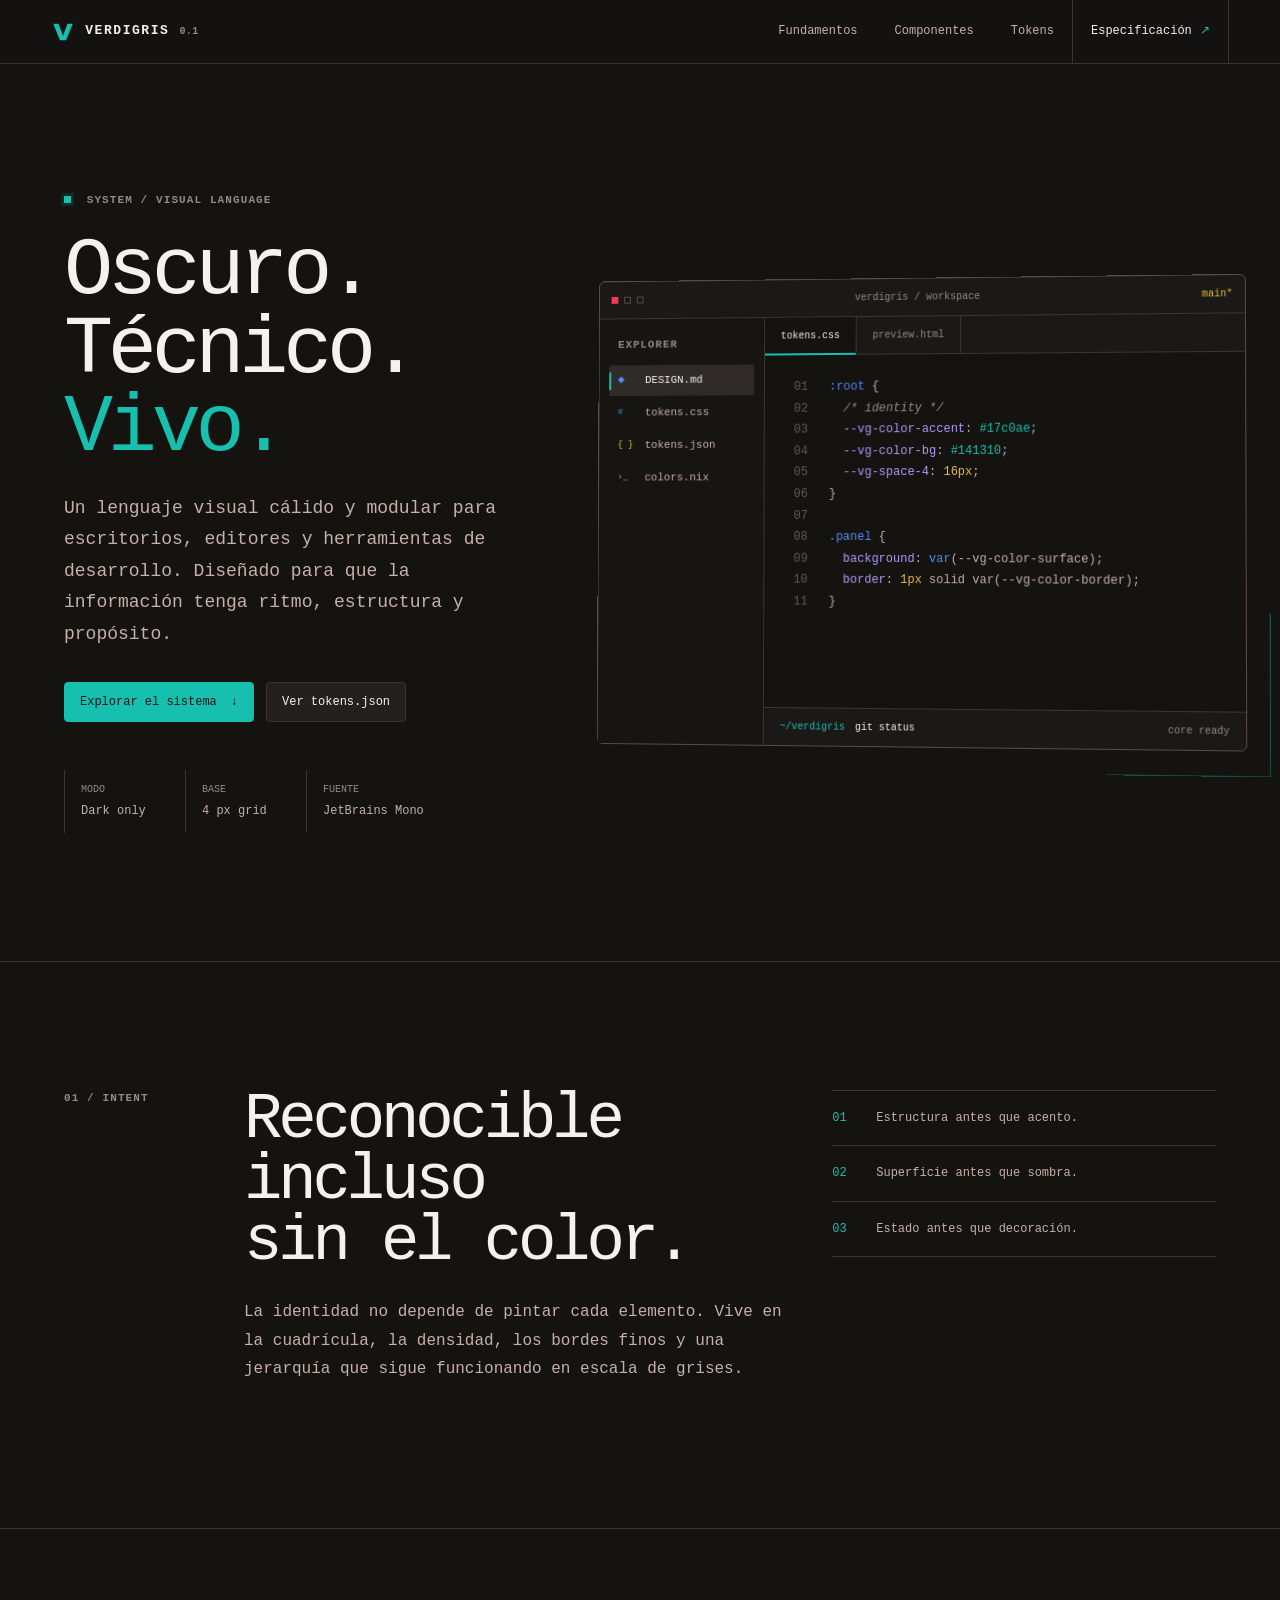
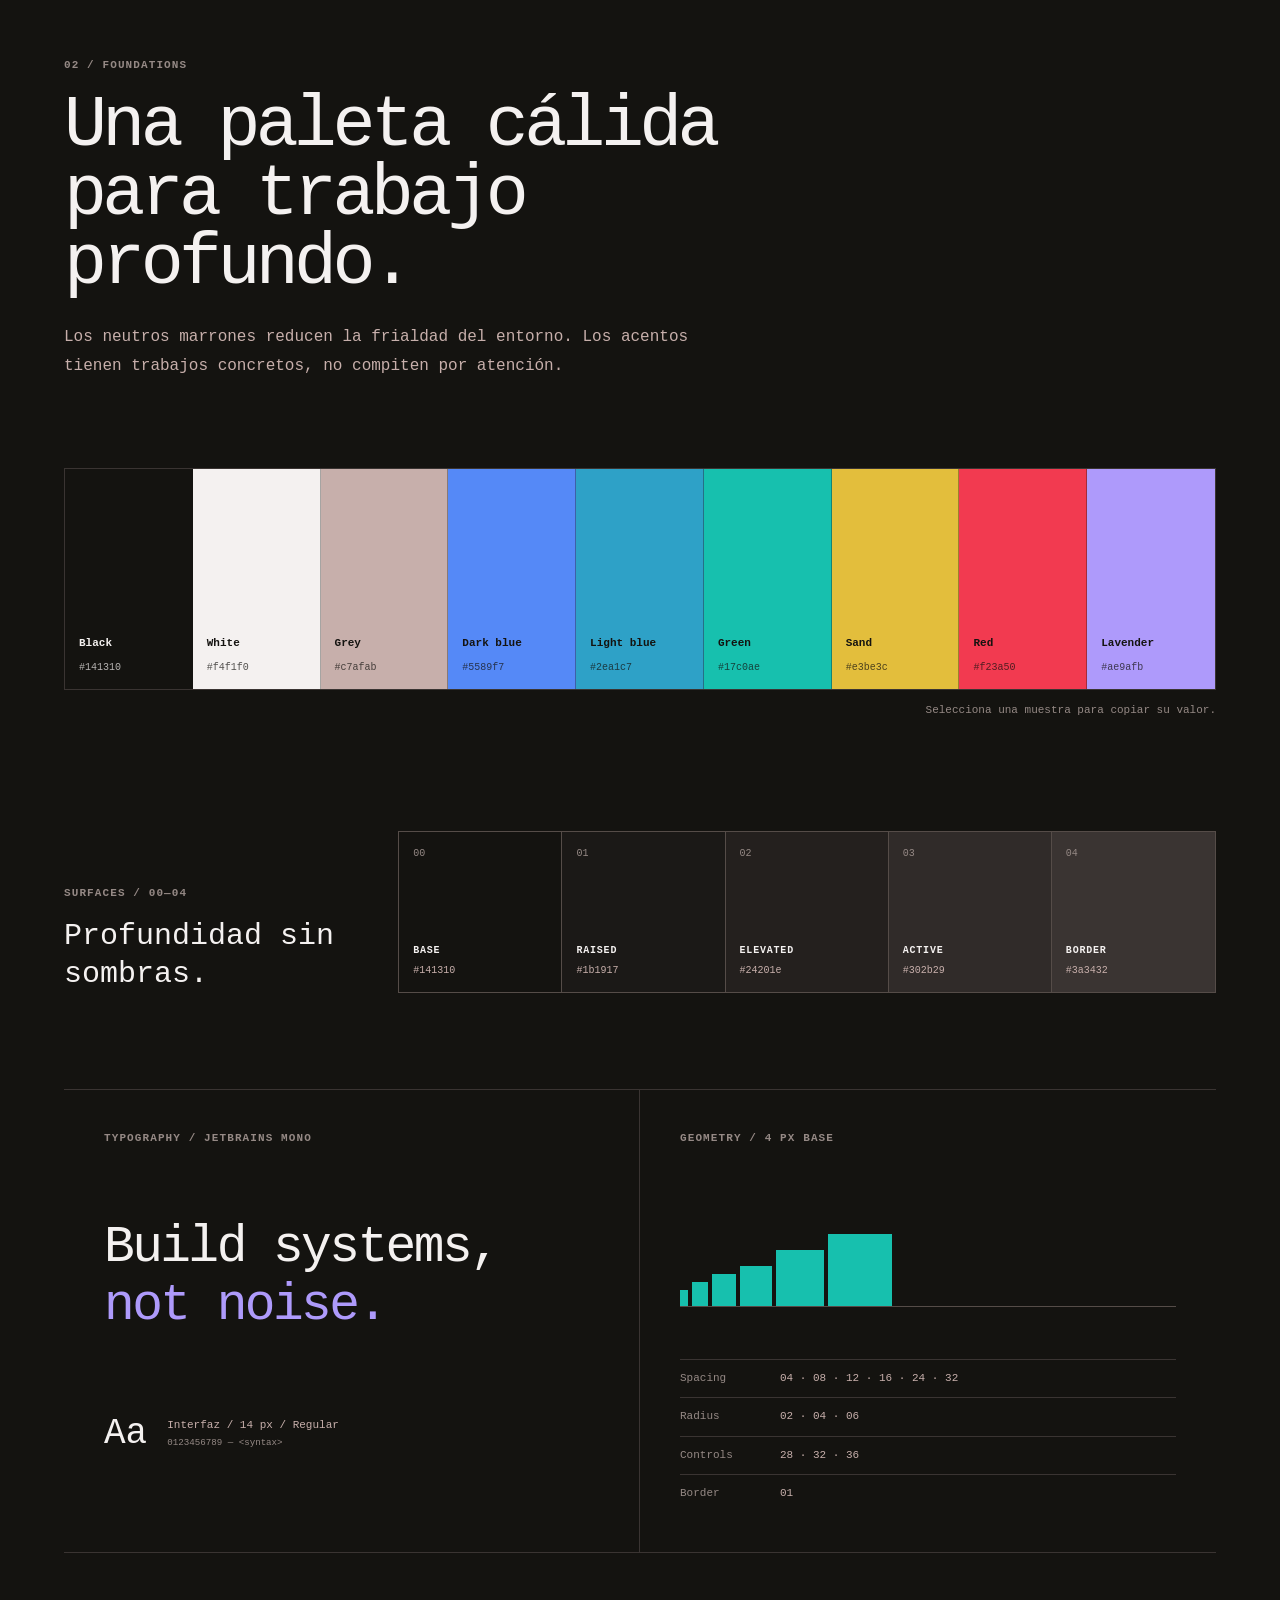
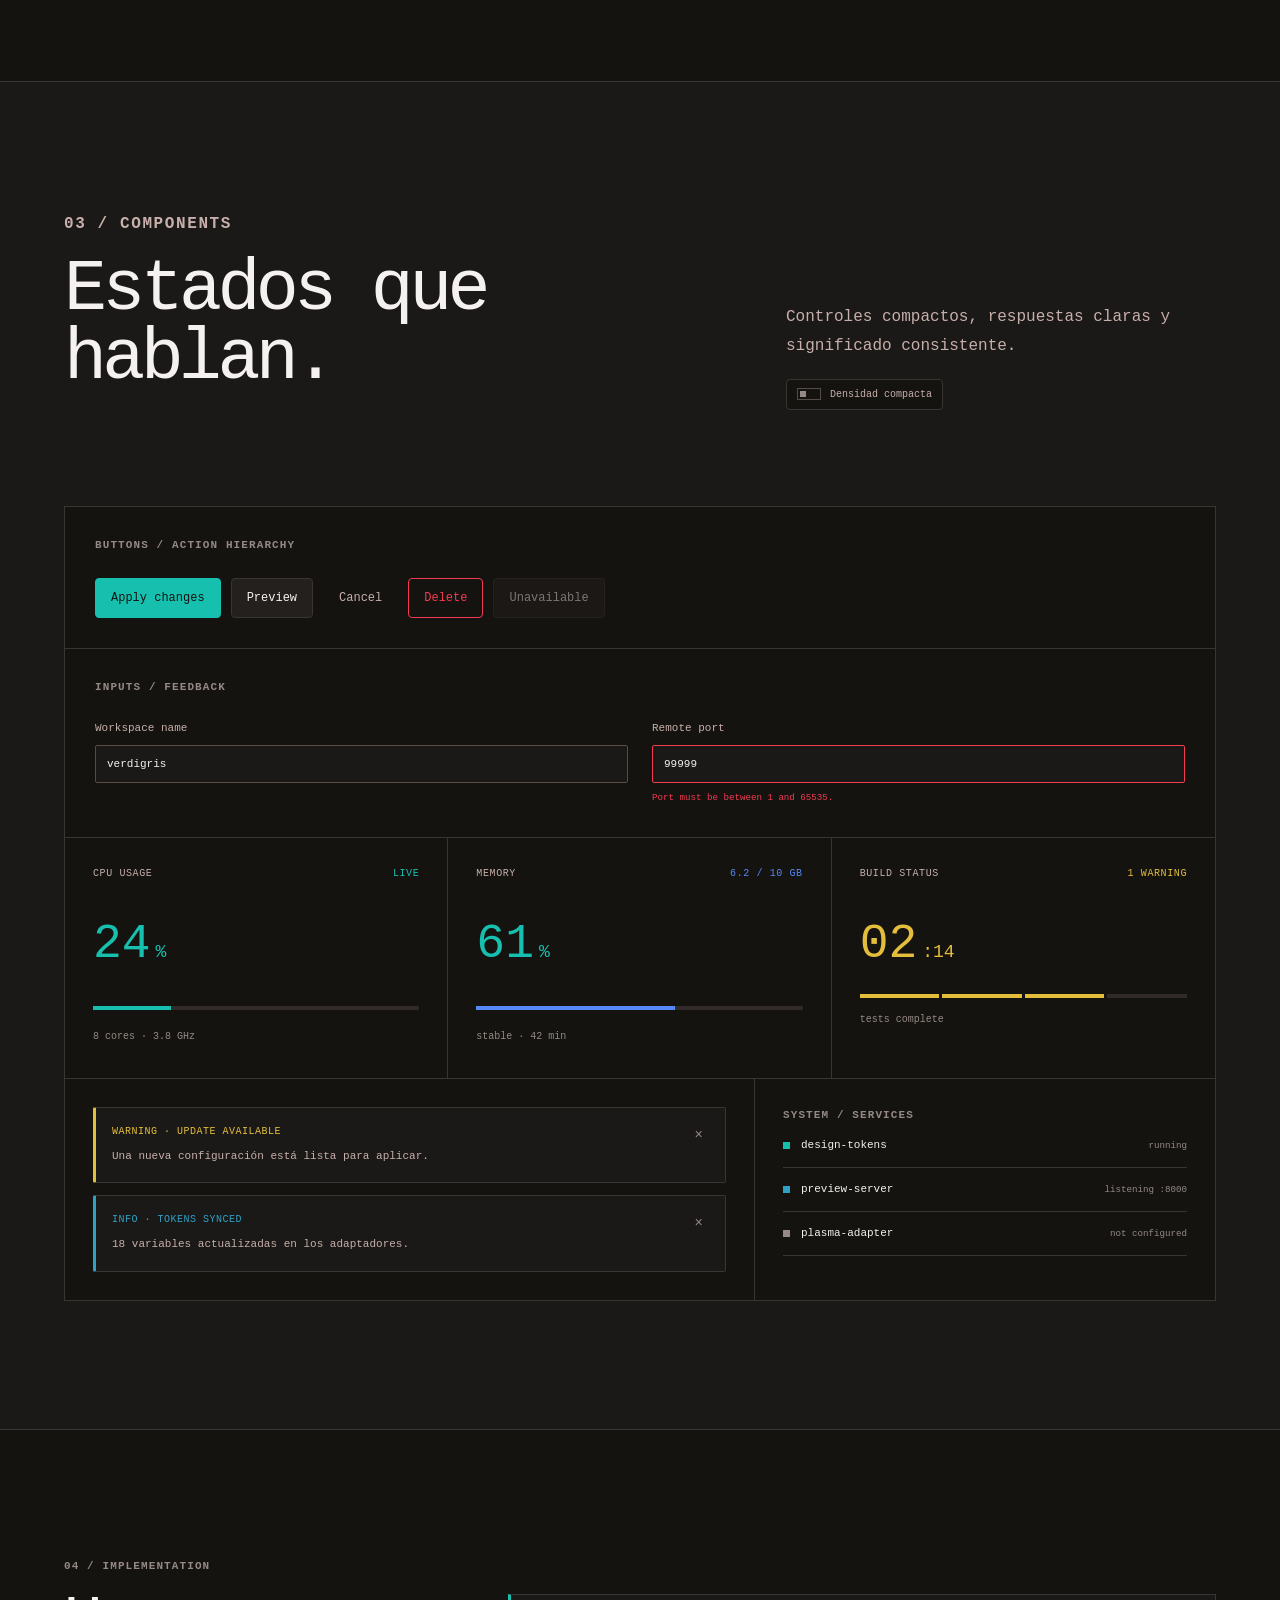
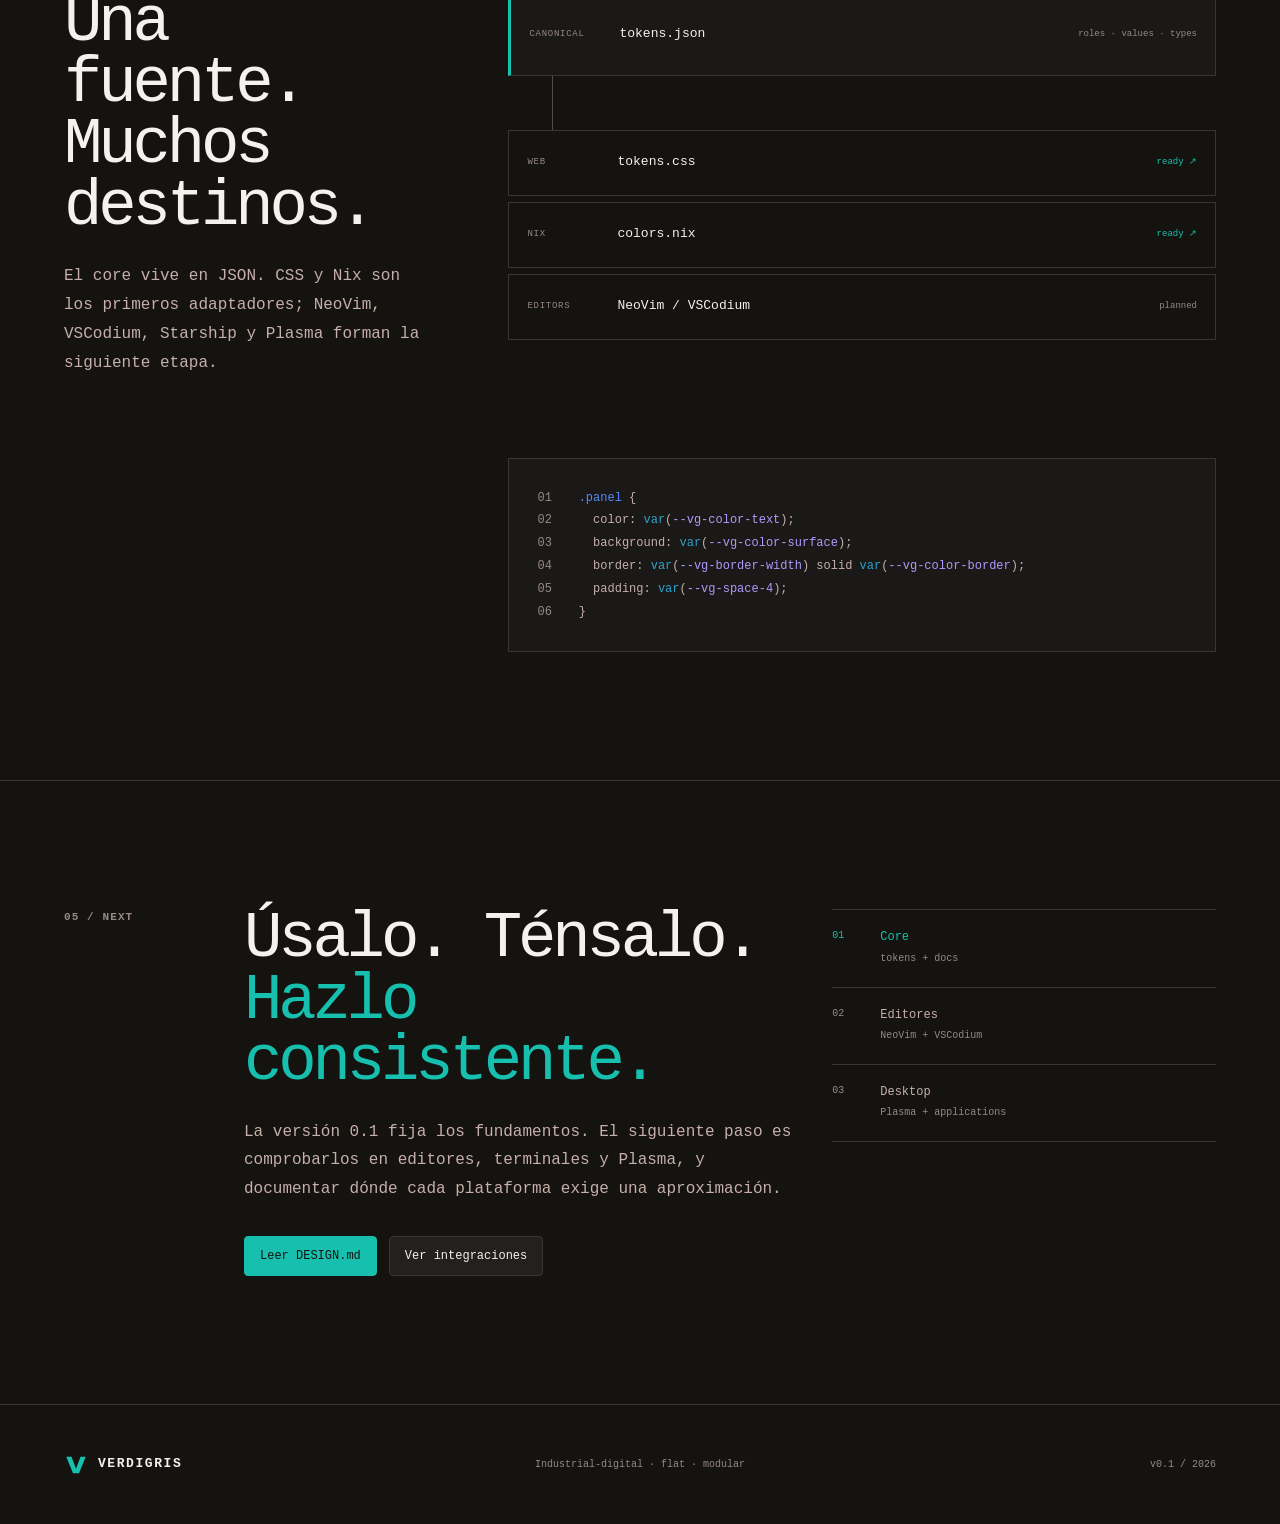
==== examples/preview.html @ 3711d209 "Transpasar borrador al repositorio" ====
<!doctype html>
<html lang="es">
<head>
  <meta charset="utf-8">
  <meta name="viewport" content="width=device-width, initial-scale=1">
  <meta http-equiv="refresh" content="0; url=../index.html#components">
  <title>Verdigris · Component preview</title>
</head>
<body>
  <p>El catálogo se trasladó a <a href="../index.html#components">la demostración principal</a>.</p>
</body>
</html>
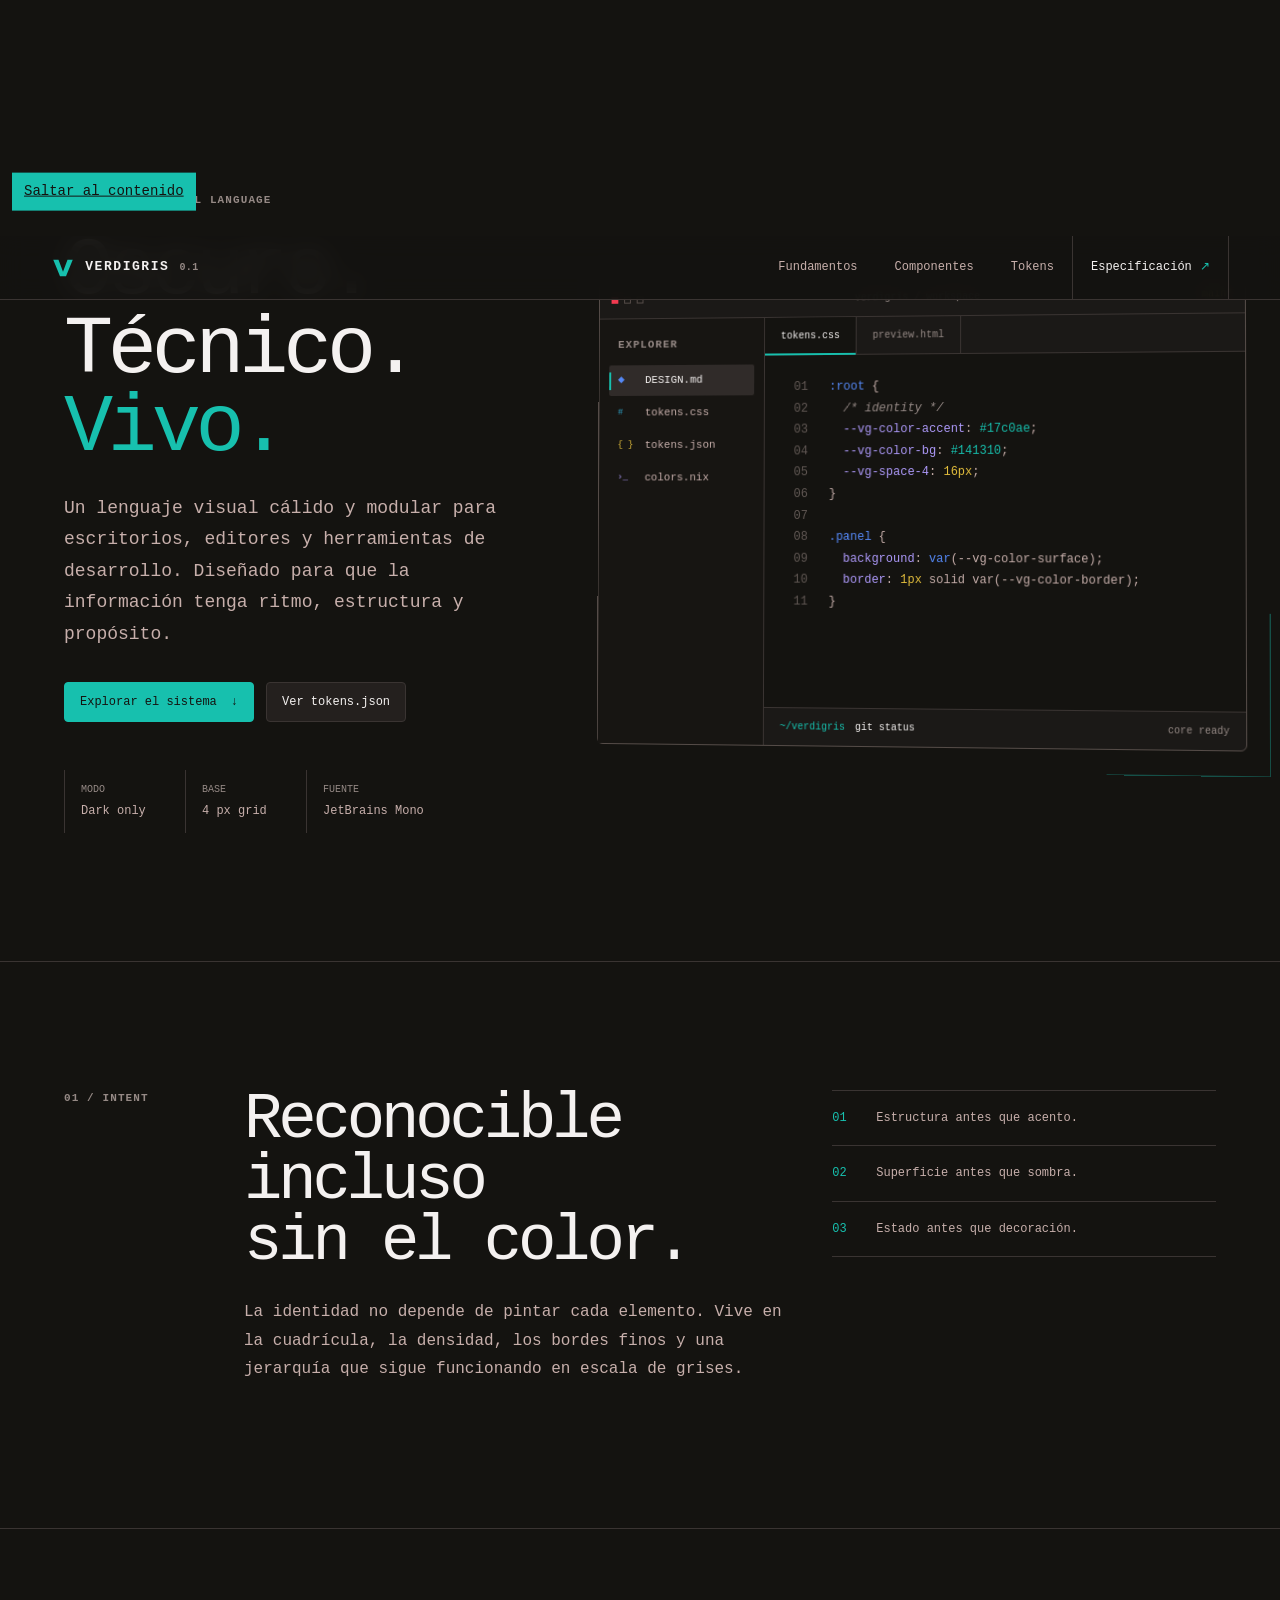
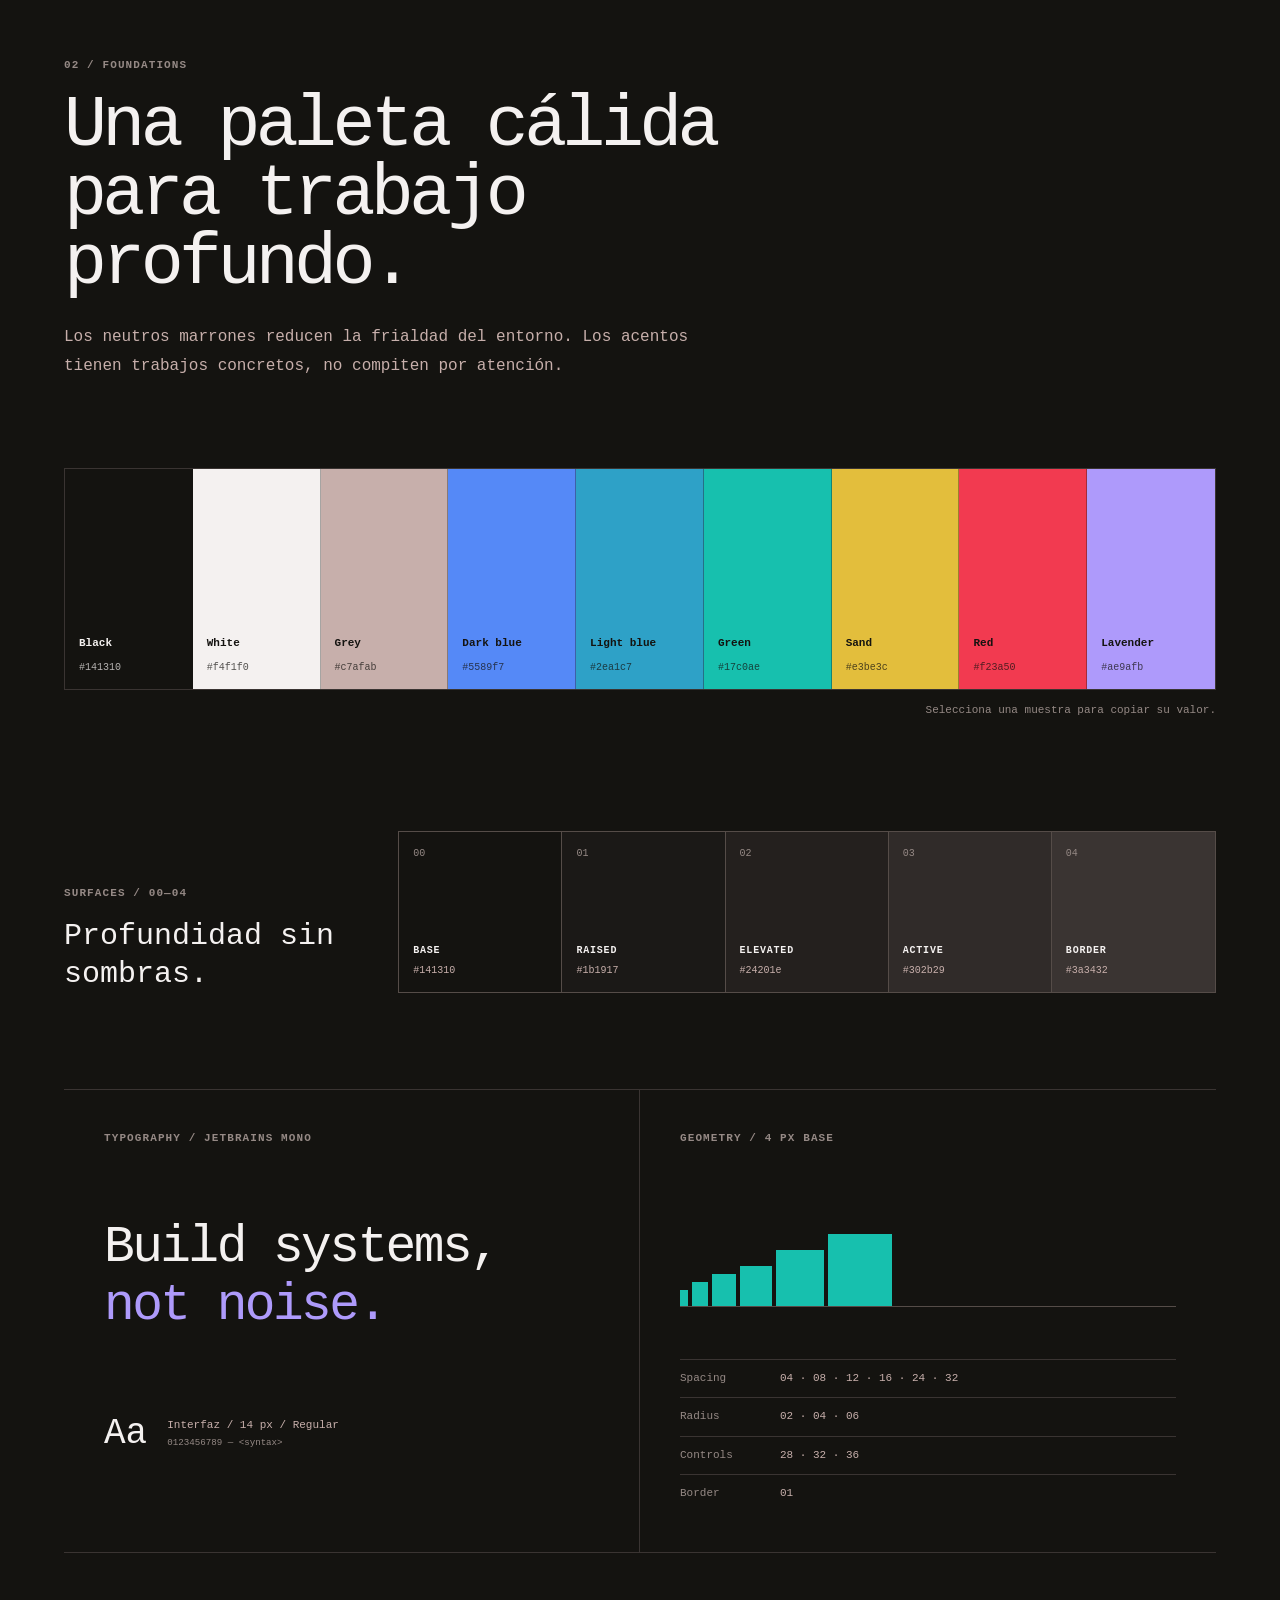
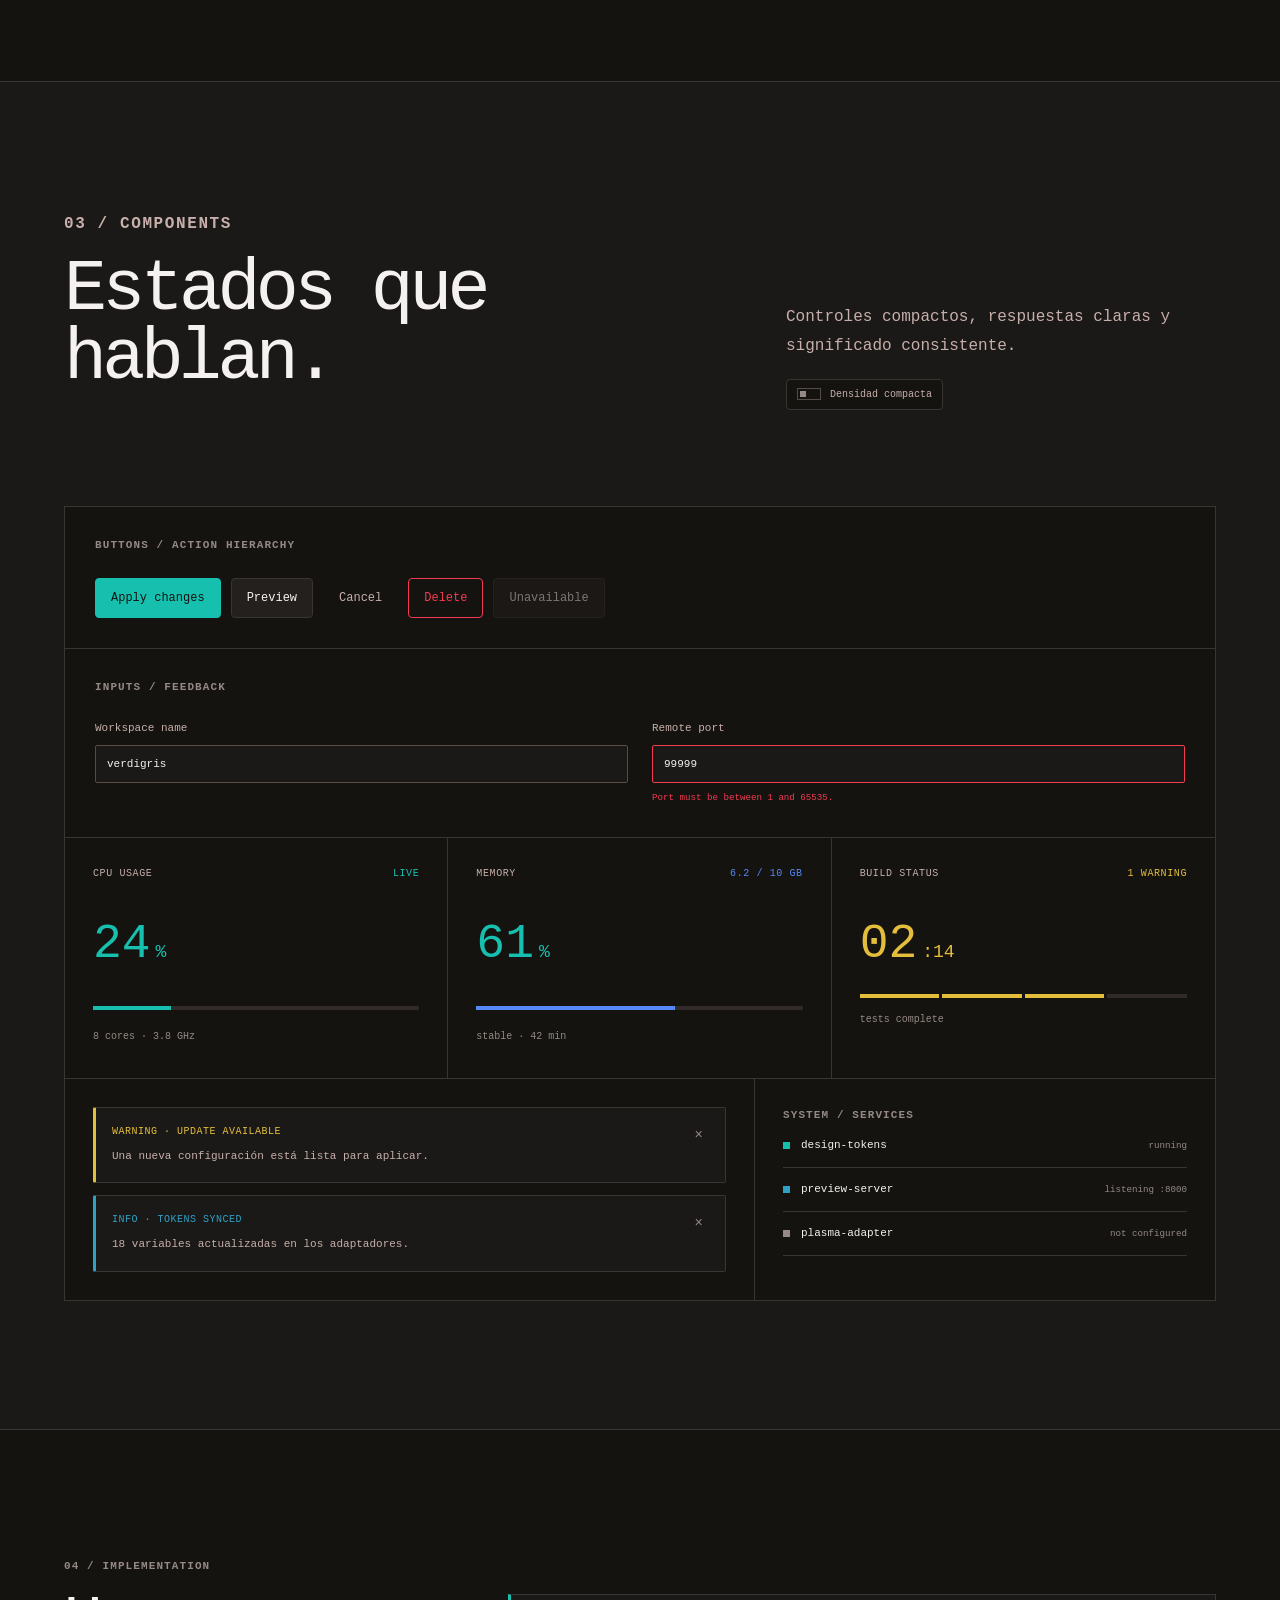
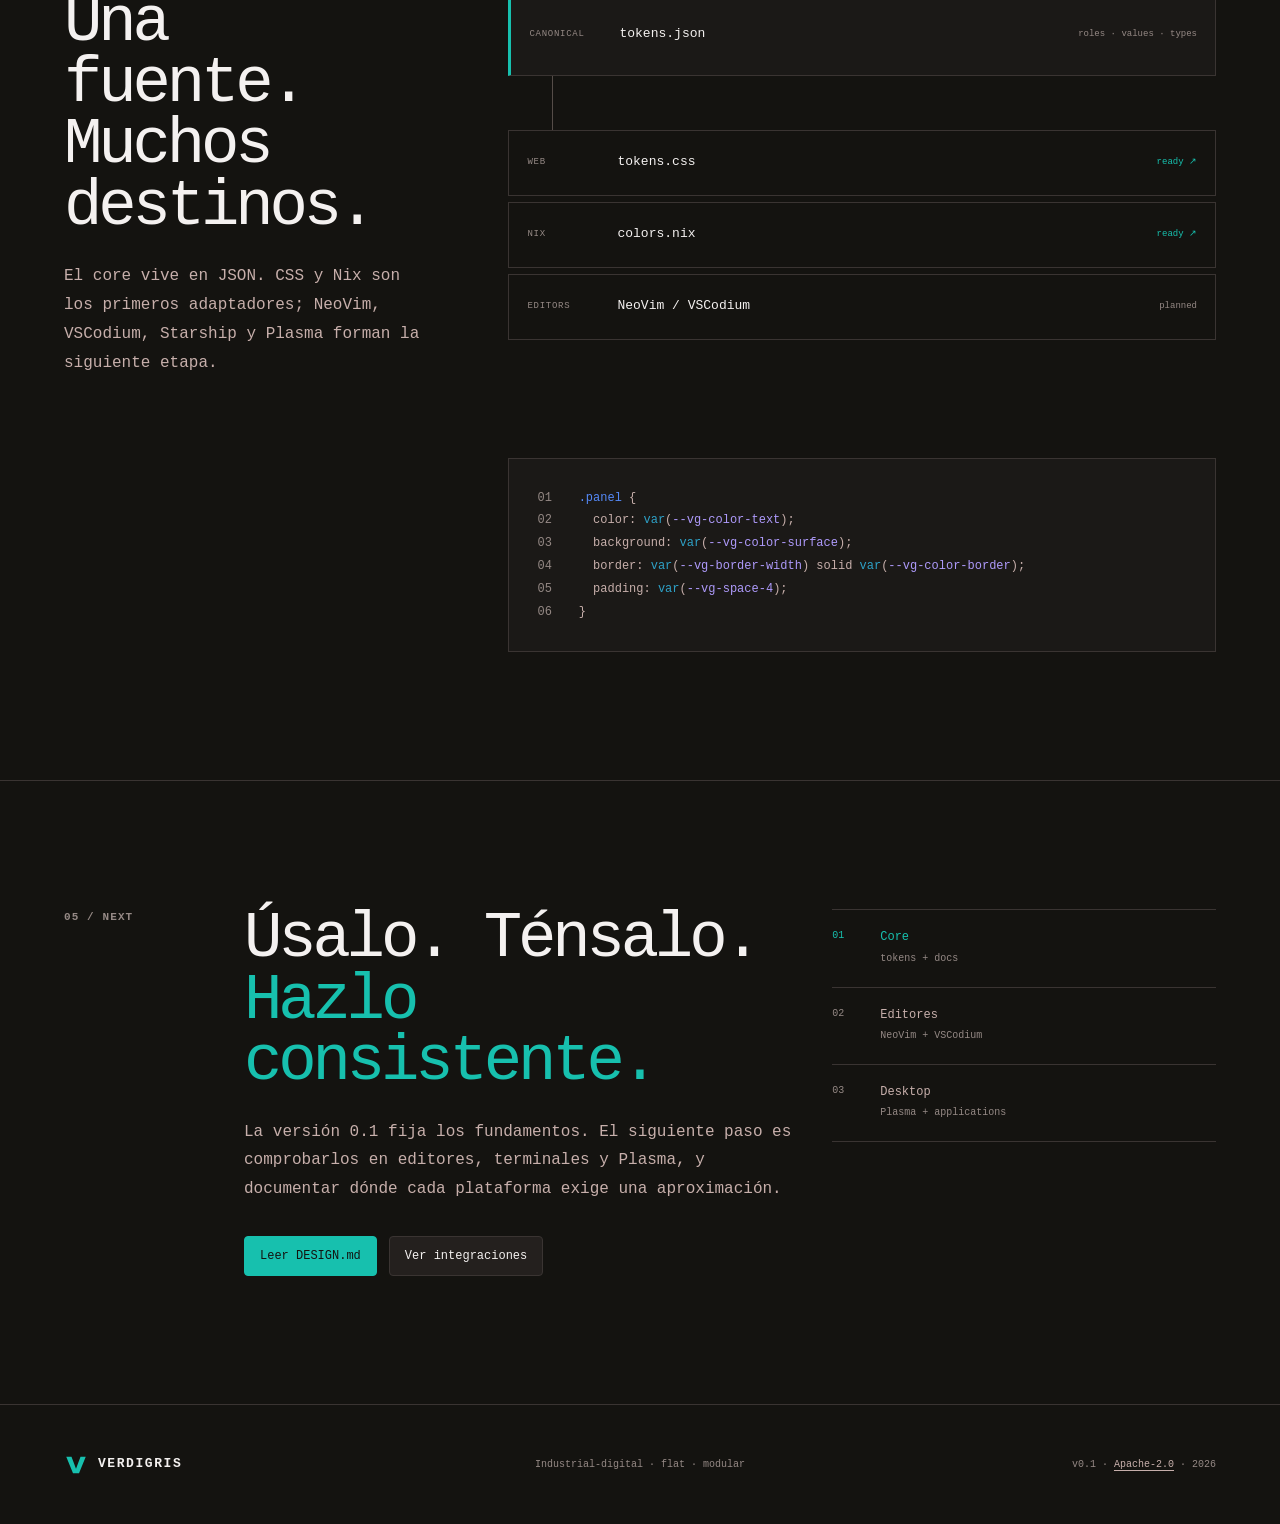
==== commit 46eec45e: "Añadir License Apache 2.0" ====
--- a/examples/preview.html
+++ b/examples/preview.html
@@ -1,3 +1,6 @@
+<!-- SPDX-FileCopyrightText: 2026 Luis Reis Viera
+     SPDX-License-Identifier: Apache-2.0 -->
+
 <!doctype html>
 <html lang="es">
 <head>
